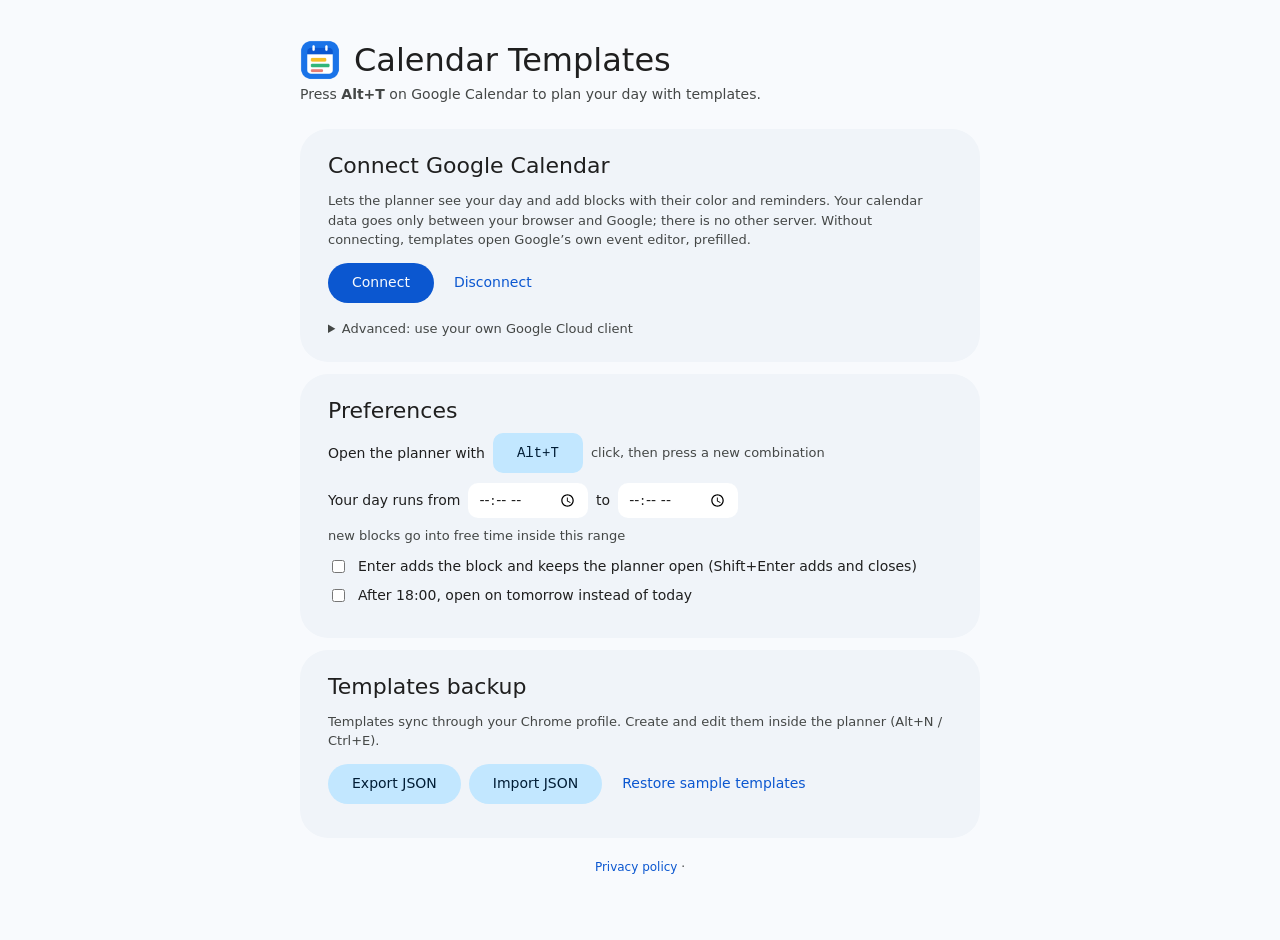
==== options.html @ 4998f258 "Calendar Templates 1.7.0: event templates and a day planner for Google Calendar Chrome extension (Ma" ====
<!doctype html>
<html lang="en"><head><meta charset="utf-8"><meta name="viewport" content="width=device-width,initial-scale=1">
<title>Calendar Templates</title>
<style>
:root{--bg:#f8fafd;--surface:#f0f4f9;--on:#1f1f1f;--muted:#444746;--line:#c4c7c5;--accent:#0b57d0;--field:#fff;--tonal:#c2e7ff;--ontonal:#001d35;--ok:#146c2e;--bad:#b3261e}
@media (prefers-color-scheme:dark){:root{--bg:#131314;--surface:#1e1f20;--on:#e3e3e3;--muted:#c4c7c5;--line:#444746;--accent:#a8c7fa;--field:#282a2c;--tonal:#004a77;--ontonal:#c2e7ff;--ok:#6dd58c;--bad:#f2b8b5}}
body{margin:0;background:var(--bg);color:var(--on);font:14px/1.5 "Google Sans Text","Google Sans",Roboto,system-ui,sans-serif}
main{max-width:680px;margin:0 auto;padding:40px 16px 64px}
h1{font:400 32px "Google Sans",Roboto,system-ui,sans-serif;margin:0 0 4px;display:flex;align-items:center;gap:14px}
h1 img{width:40px;height:40px}
.lead{color:var(--muted);margin:0 0 24px}
section{background:var(--surface);border-radius:28px;padding:24px 28px;margin-bottom:12px}
h2{font:400 22px "Google Sans",Roboto,system-ui,sans-serif;margin:0 0 10px}
ol{margin:0 0 12px;padding-left:20px}li{margin:4px 0}
a{color:var(--accent)}
code,.copy{font:12px ui-monospace,Consolas,monospace;background:var(--field);padding:2px 6px;border-radius:6px;word-break:break-all}
input[type=text]{width:100%;box-sizing:border-box;border:0;border-radius:4px 4px 0 0;background:var(--field);color:var(--on);padding:12px 14px;font:inherit;outline:0;box-shadow:inset 0 -1px 0 var(--muted)}
input[type=text]:focus{box-shadow:inset 0 -2px 0 var(--accent)}
.row{display:flex;gap:8px;align-items:center;flex-wrap:wrap;margin:10px 0}
button{font:inherit;font-weight:500;border:0;border-radius:20px;height:40px;padding:0 24px;cursor:pointer;background:var(--accent);color:var(--bg)}
button.s{background:var(--tonal);color:var(--ontonal)}
button.t{background:none;color:var(--accent);padding:0 12px}
label.c{display:flex;gap:10px;align-items:center;margin:8px 0}
input[type=time]{border:0;border-radius:10px;background:var(--field);color:var(--on);padding:6px 10px;font:inherit}
#status{font-weight:500}.ok{color:var(--ok)}.bad{color:var(--bad)}
.hint{color:var(--muted);font-size:13px}
.hk{font:500 14px ui-monospace,Consolas,monospace;background:var(--field);border-radius:10px;padding:8px 14px;min-width:90px;text-align:center}
details{margin-top:16px}
summary{cursor:pointer;color:var(--muted);font-size:13px}
details[open] summary{margin-bottom:10px}
footer{color:var(--muted);font-size:12px;text-align:center;margin-top:20px}
</style></head>
<body><main>
<h1><img src="icons/128.png" alt="">Calendar Templates</h1>
<p class="lead">Press <b id="hkLead">Alt+T</b> on Google Calendar to plan your day with templates.</p>

<section>
  <h2>Connect Google Calendar <span id="status" class="hint"></span></h2>
  <p class="hint">Lets the planner see your day and add blocks with their color and reminders. Your calendar data goes only between your browser and Google; there is no other server. Without connecting, templates open Google’s own event editor, prefilled.</p>
  <div class="row"><button id="connect">Connect</button><button class="t" id="disconnect">Disconnect</button></div>
  <div id="msg" class="hint"></div>
  <details id="adv">
    <summary>Advanced: use your own Google Cloud client</summary>
    <ol class="hint">
      <li>In the <a href="https://console.cloud.google.com/projectcreate" target="_blank">Google Cloud console</a>, create a project and <a href="https://console.cloud.google.com/apis/library/calendar-json.googleapis.com" target="_blank">enable the Google Calendar API</a>.</li>
      <li>Set up the <a href="https://console.cloud.google.com/auth/overview" target="_blank">Google Auth Platform</a> as <i>External</i> and add yourself as a test user.</li>
      <li><a href="https://console.cloud.google.com/auth/clients" target="_blank">Create a client</a> of type <b>Web application</b> with this authorized redirect URI:
        <div class="row"><span class="copy" id="redir"></span><button class="s" id="copyRedir">Copy</button></div></li>
      <li>Paste its client ID here and press Connect. Leave empty to use the built-in one.</li>
    </ol>
    <input type="text" id="clientId" placeholder="123456789-abc….apps.googleusercontent.com" spellcheck="false">
  </details>
</section>

<section>
  <h2>Preferences</h2>
  <div class="row"><span>Open the planner with</span><button class="s hk" id="hk">Alt+T</button><span class="hint" id="hkHint">click, then press a new combination</span></div>
  <div class="row"><span>Your day runs from</span><input type="time" id="dayStart"><span>to</span><input type="time" id="dayEnd"><span class="hint">new blocks go into free time inside this range</span></div>
  <label class="c"><input type="checkbox" id="keepOpen"> Enter adds the block and keeps the planner open (Shift+Enter adds and closes)</label>
  <label class="c"><input type="checkbox" id="eveningTomorrow"> After 18:00, open on tomorrow instead of today</label>
</section>

<section>
  <h2>Templates backup</h2>
  <p class="hint">Templates sync through your Chrome profile. Create and edit them inside the planner (Alt+N / Ctrl+E).</p>
  <div class="row"><button class="s" id="export">Export JSON</button><button class="s" id="import">Import JSON</button><button class="t" id="reset">Restore sample templates</button></div>
  <input type="file" id="file" accept="application/json" hidden>
  <div id="bmsg" class="hint"></div>
</section>
<footer><a id="privacy" target="_blank">Privacy policy</a> · <span id="ver"></span></footer>
</main>
<script src="config.js"></script>
<script src="lib.js"></script>
<script src="options.js"></script>
</body></html>
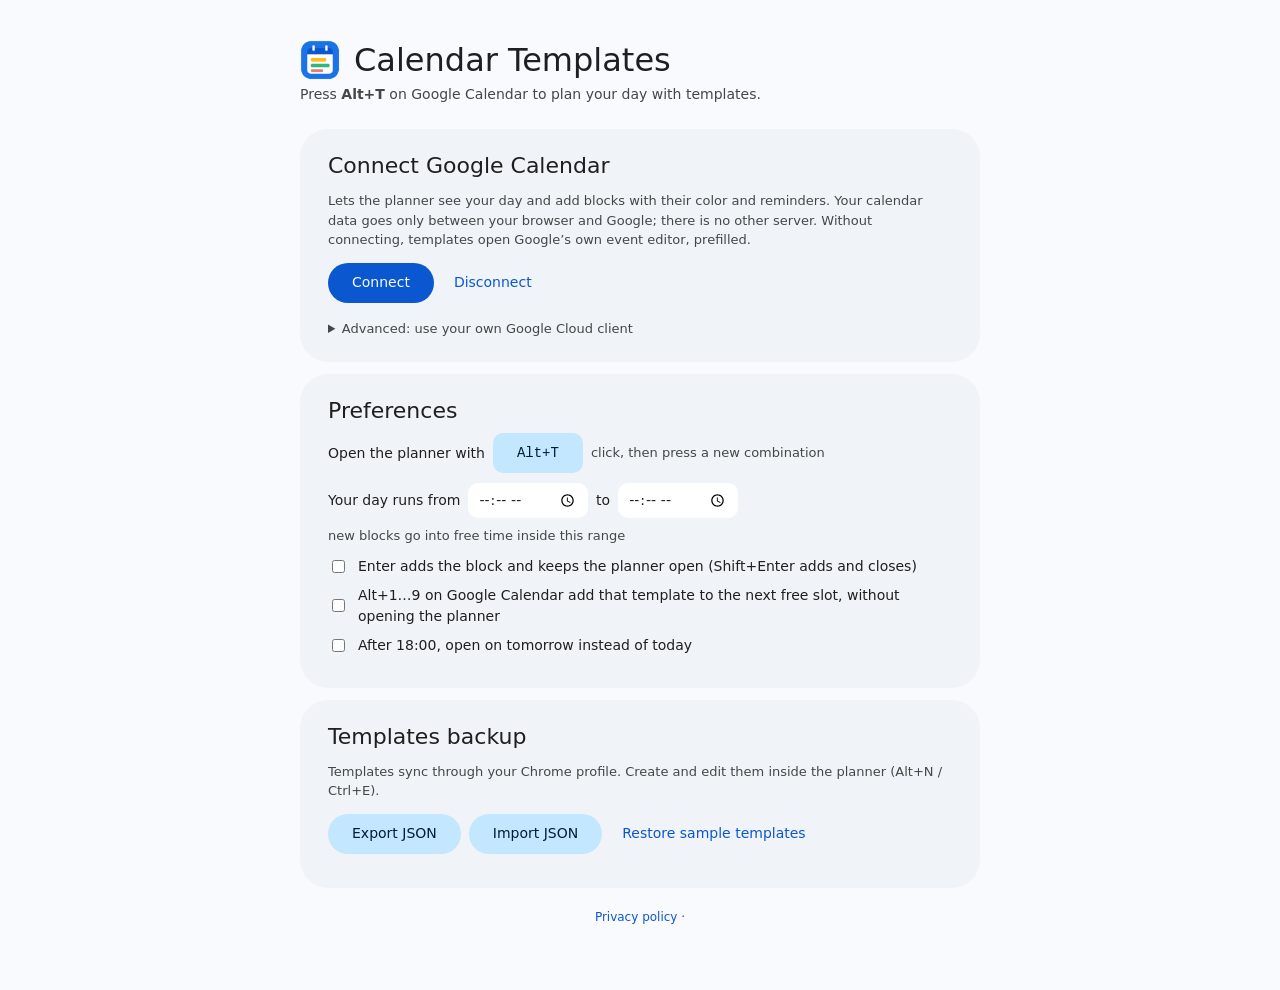
==== commit f7deabd6: "Quick add: Alt+1..9 add a template without opening the planner Co-Authored-By: Claude Sonnet 5.5 <no" ====
--- a/options.html
+++ b/options.html
@@ -57,6 +57,7 @@
   <div class="row"><span>Open the planner with</span><button class="s hk" id="hk">Alt+T</button><span class="hint" id="hkHint">click, then press a new combination</span></div>
   <div class="row"><span>Your day runs from</span><input type="time" id="dayStart"><span>to</span><input type="time" id="dayEnd"><span class="hint">new blocks go into free time inside this range</span></div>
   <label class="c"><input type="checkbox" id="keepOpen"> Enter adds the block and keeps the planner open (Shift+Enter adds and closes)</label>
+  <label class="c"><input type="checkbox" id="quickKeys"> Alt+1…9 on Google Calendar add that template to the next free slot, without opening the planner</label>
   <label class="c"><input type="checkbox" id="eveningTomorrow"> After 18:00, open on tomorrow instead of today</label>
 </section>
 
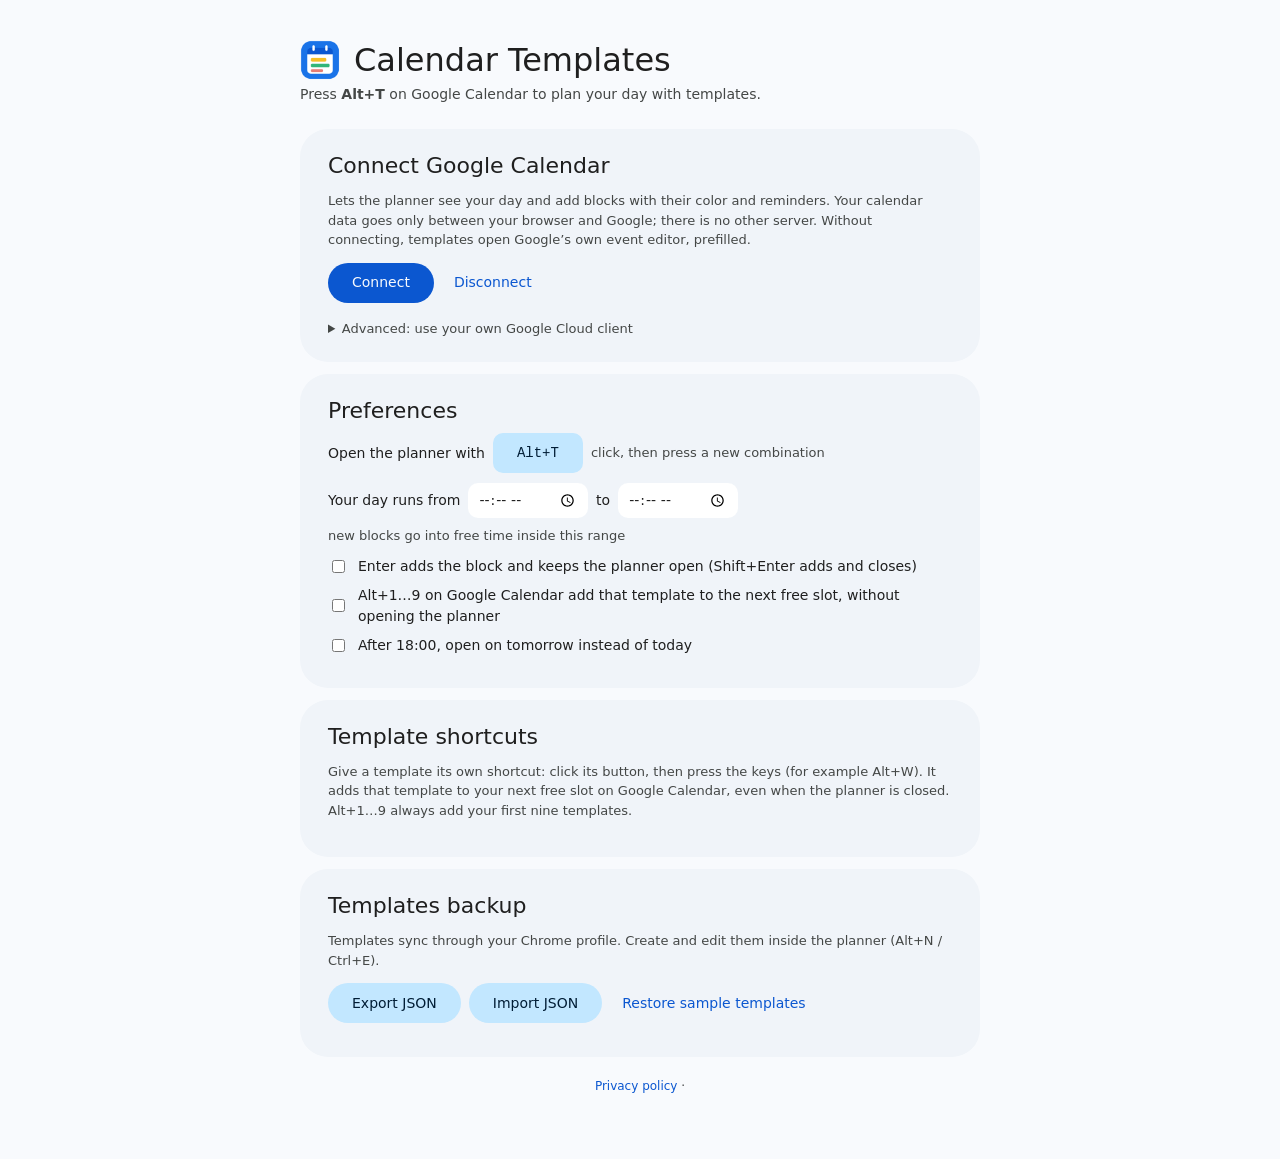
==== commit 5bed1c06: "Simpler template editor, per-template shortcuts, no timeline preview The editor shows name, length, " ====
--- a/options.html
+++ b/options.html
@@ -25,6 +25,13 @@
 #status{font-weight:500}.ok{color:var(--ok)}.bad{color:var(--bad)}
 .hint{color:var(--muted);font-size:13px}
 .hk{font:500 14px ui-monospace,Consolas,monospace;background:var(--field);border-radius:10px;padding:8px 14px;min-width:90px;text-align:center}
+.scrow2{display:flex;align-items:center;gap:12px;margin:8px 0}
+.scrow2 .dot{width:12px;height:12px;border-radius:50%;flex:none}
+.scrow2 .nm{flex:1;min-width:0;white-space:nowrap;overflow:hidden;text-overflow:ellipsis;font-weight:500}
+.scrow2 .er{color:var(--bad);font-size:12.5px}
+button.rec{background:var(--field);color:var(--muted);min-width:150px}
+button.rec.set{background:var(--tonal);color:var(--ontonal)}
+button.rec.on{background:var(--accent);color:var(--bg)}
 details{margin-top:16px}
 summary{cursor:pointer;color:var(--muted);font-size:13px}
 details[open] summary{margin-bottom:10px}
@@ -62,6 +69,12 @@
 </section>
 
 <section>
+  <h2>Template shortcuts</h2>
+  <p class="hint">Give a template its own shortcut: click its button, then press the keys (for example Alt+W). It adds that template to your next free slot on Google Calendar, even when the planner is closed. Alt+1…9 always add your first nine templates.</p>
+  <div id="scList"></div>
+</section>
+
+<section>
   <h2>Templates backup</h2>
   <p class="hint">Templates sync through your Chrome profile. Create and edit them inside the planner (Alt+N / Ctrl+E).</p>
   <div class="row"><button class="s" id="export">Export JSON</button><button class="s" id="import">Import JSON</button><button class="t" id="reset">Restore sample templates</button></div>
